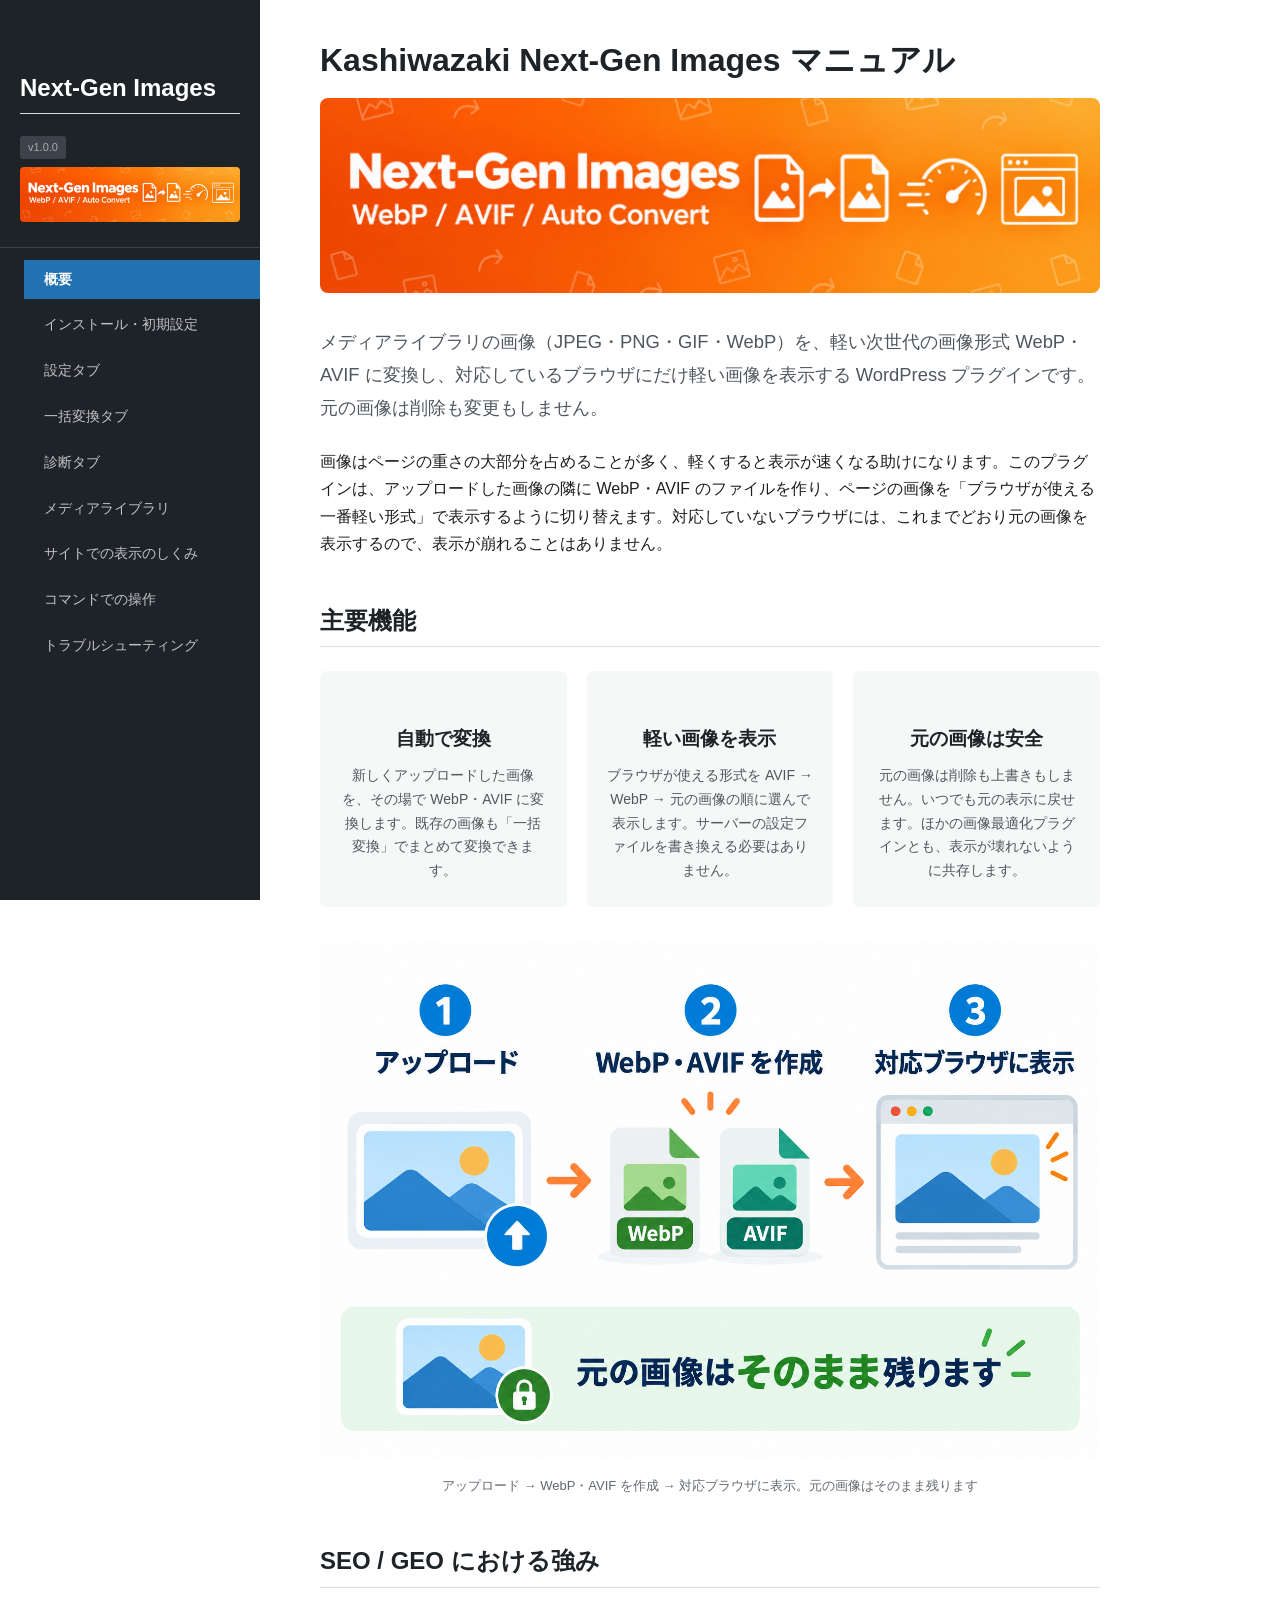
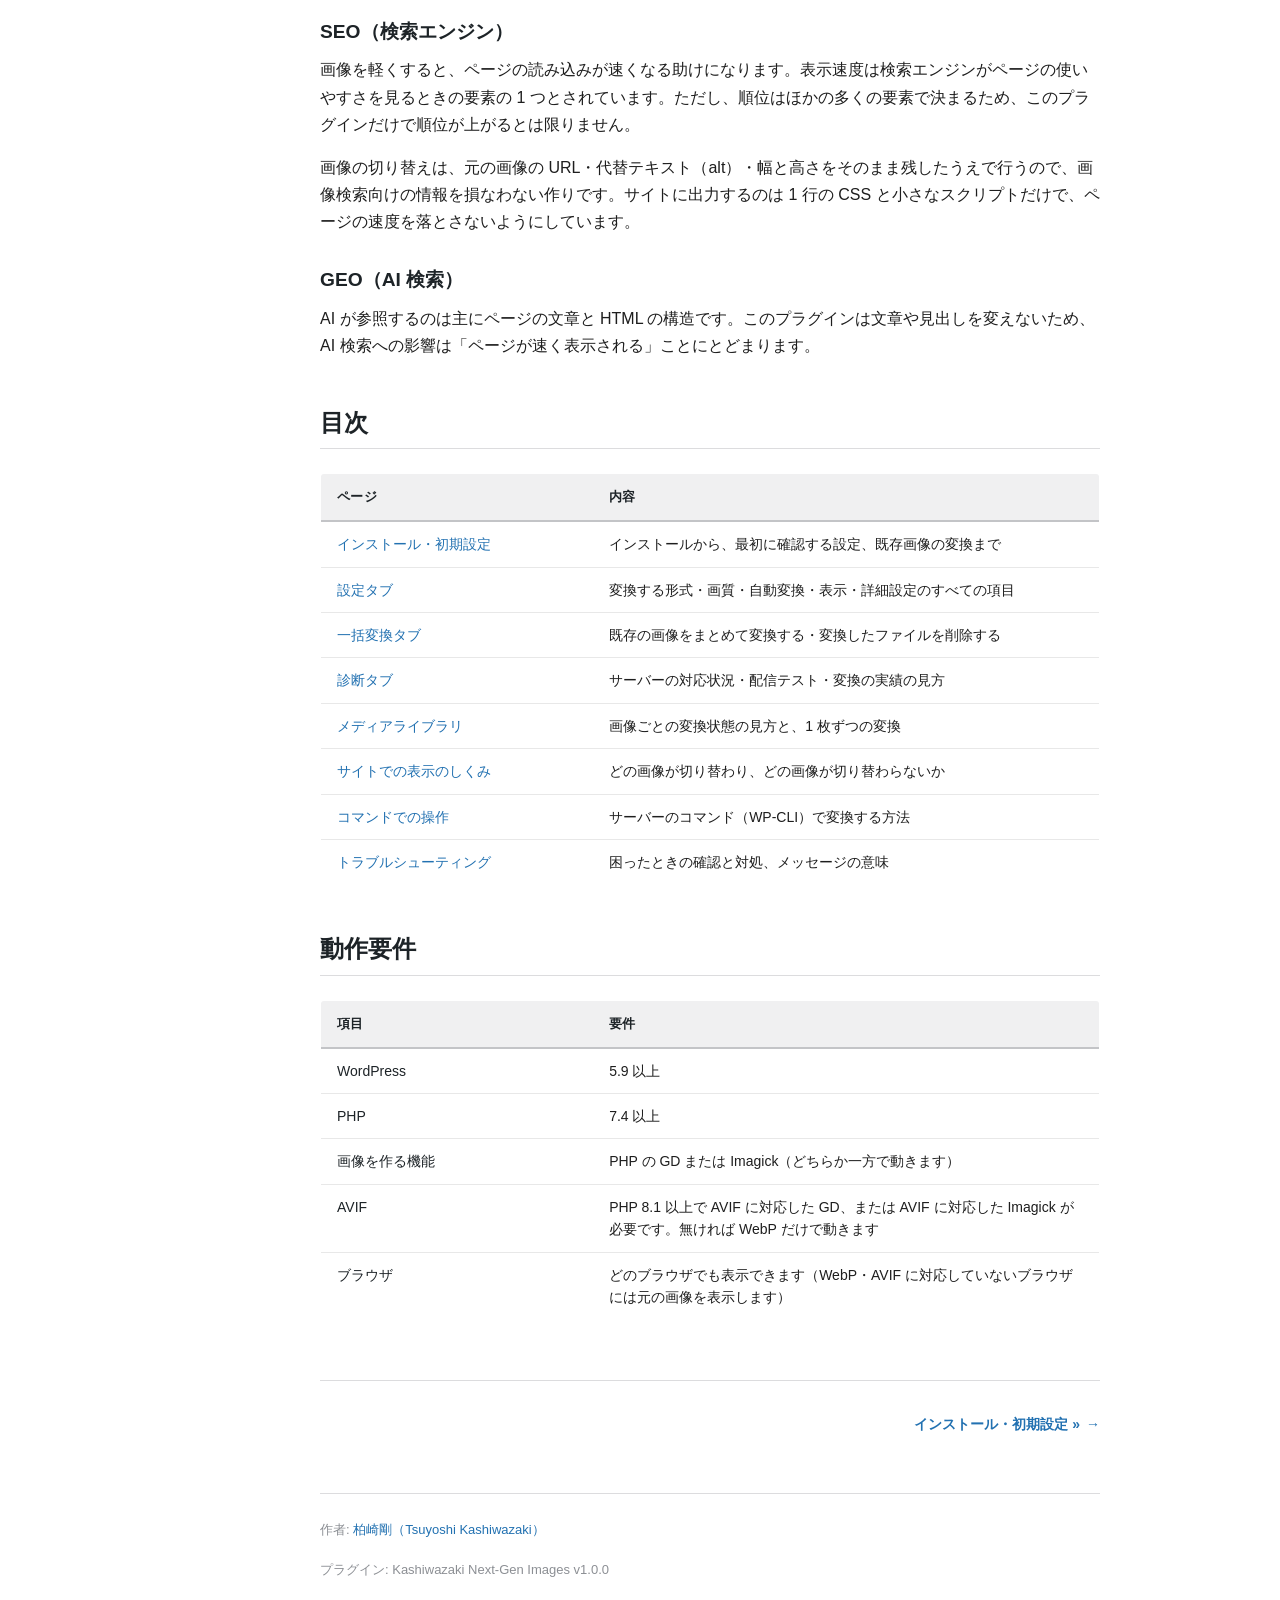
==== docs/index.html @ b2d31559 "Initial release v1.0.0" ====
<!DOCTYPE html>
<html lang="ja">
<head>
    <meta charset="UTF-8">
    <meta name="viewport" content="width=device-width, initial-scale=1.0">
    <title>概要 - Next-Gen Images マニュアル</title>
    <link rel="stylesheet" href="css/style.css">
</head>
<body>
    <button class="hamburger-btn" aria-label="メニューを開く">&#9776;</button>
    <nav class="sidebar">
        <div class="sidebar-header">
            <h2 style="color:#fff;">Next-Gen Images</h2>
            <span class="version">v1.0.0</span>
            <img src="images/main-visual.png" alt="" style="width:100%;border-radius:4px;margin-top:8px;">
        </div>
        <ul>
            <li><a href="index.html">概要</a></li>
            <li><a href="setup.html">インストール・初期設定</a></li>
            <li><a href="settings.html">設定タブ</a></li>
            <li><a href="bulk.html">一括変換タブ</a></li>
            <li><a href="status.html">診断タブ</a></li>
            <li><a href="media.html">メディアライブラリ</a></li>
            <li><a href="delivery.html">サイトでの表示のしくみ</a></li>
            <li><a href="cli.html">コマンドでの操作</a></li>
            <li><a href="troubleshooting.html">トラブルシューティング</a></li>
        </ul>
    </nav>
    <main class="content">
        <h1>Kashiwazaki Next-Gen Images マニュアル</h1>
        <img src="images/main-visual.png" alt="Next-Gen Images メインビジュアル" style="width:100%; border-radius:8px; margin-bottom:24px;">
        <p class="lead">メディアライブラリの画像（JPEG・PNG・GIF・WebP）を、軽い次世代の画像形式 WebP・AVIF に変換し、対応しているブラウザにだけ軽い画像を表示する WordPress プラグインです。元の画像は削除も変更もしません。</p>

<p>画像はページの重さの大部分を占めることが多く、軽くすると表示が速くなる助けになります。このプラグインは、アップロードした画像の隣に WebP・AVIF のファイルを作り、ページの画像を「ブラウザが使える一番軽い形式」で表示するように切り替えます。対応していないブラウザには、これまでどおり元の画像を表示するので、表示が崩れることはありません。</p>
<section><h2>主要機能</h2><div class="feature-cards">
<div class="feature-card"><h3>自動で変換</h3><p>新しくアップロードした画像を、その場で WebP・AVIF に変換します。既存の画像も「一括変換」でまとめて変換できます。</p></div>
<div class="feature-card"><h3>軽い画像を表示</h3><p>ブラウザが使える形式を AVIF → WebP → 元の画像の順に選んで表示します。サーバーの設定ファイルを書き換える必要はありません。</p></div>
<div class="feature-card"><h3>元の画像は安全</h3><p>元の画像は削除も上書きもしません。いつでも元の表示に戻せます。ほかの画像最適化プラグインとも、表示が壊れないように共存します。</p></div>
</div></section>
<figure class="infographic"><img src="images/infographics/overview-flow.png" alt="画像をアップロードしてから軽い画像が表示されるまでの全体像" class="lightbox-trigger"><figcaption>アップロード → WebP・AVIF を作成 → 対応ブラウザに表示。元の画像はそのまま残ります</figcaption></figure>
<section><h2>SEO / GEO における強み</h2>
<h3>SEO（検索エンジン）</h3>
<p>画像を軽くすると、ページの読み込みが速くなる助けになります。表示速度は検索エンジンがページの使いやすさを見るときの要素の 1 つとされています。ただし、順位はほかの多くの要素で決まるため、このプラグインだけで順位が上がるとは限りません。</p>
<p>画像の切り替えは、元の画像の URL・代替テキスト（alt）・幅と高さをそのまま残したうえで行うので、画像検索向けの情報を損なわない作りです。サイトに出力するのは 1 行の CSS と小さなスクリプトだけで、ページの速度を落とさないようにしています。</p>
<h3>GEO（AI 検索）</h3>
<p>AI が参照するのは主にページの文章と HTML の構造です。このプラグインは文章や見出しを変えないため、AI 検索への影響は「ページが速く表示される」ことにとどまります。</p></section>
<section><h2>目次</h2>
<table><thead><tr><th style="width:35%;">ページ</th><th>内容</th></tr></thead><tbody><tr><td><a href="setup.html">インストール・初期設定</a></td><td>インストールから、最初に確認する設定、既存画像の変換まで</td></tr><tr><td><a href="settings.html">設定タブ</a></td><td>変換する形式・画質・自動変換・表示・詳細設定のすべての項目</td></tr><tr><td><a href="bulk.html">一括変換タブ</a></td><td>既存の画像をまとめて変換する・変換したファイルを削除する</td></tr><tr><td><a href="status.html">診断タブ</a></td><td>サーバーの対応状況・配信テスト・変換の実績の見方</td></tr><tr><td><a href="media.html">メディアライブラリ</a></td><td>画像ごとの変換状態の見方と、1 枚ずつの変換</td></tr><tr><td><a href="delivery.html">サイトでの表示のしくみ</a></td><td>どの画像が切り替わり、どの画像が切り替わらないか</td></tr><tr><td><a href="cli.html">コマンドでの操作</a></td><td>サーバーのコマンド（WP-CLI）で変換する方法</td></tr><tr><td><a href="troubleshooting.html">トラブルシューティング</a></td><td>困ったときの確認と対処、メッセージの意味</td></tr></tbody></table></section>
<section><h2>動作要件</h2>
<table><thead><tr><th style="width:35%;">項目</th><th>要件</th></tr></thead><tbody><tr><td>WordPress</td><td>5.9 以上</td></tr><tr><td>PHP</td><td>7.4 以上</td></tr><tr><td>画像を作る機能</td><td>PHP の GD または Imagick（どちらか一方で動きます）</td></tr><tr><td>AVIF</td><td>PHP 8.1 以上で AVIF に対応した GD、または AVIF に対応した Imagick が必要です。無ければ WebP だけで動きます</td></tr><tr><td>ブラウザ</td><td>どのブラウザでも表示できます（WebP・AVIF に対応していないブラウザには元の画像を表示します）</td></tr></tbody></table></section>

        <nav class="page-nav">
            <span></span>
            <a href="setup.html" class="next">インストール・初期設定 &raquo;</a>
        </nav>
        <footer class="manual-footer">
            <p>作者: <a href="https://www.tsuyoshikashiwazaki.jp/profile/" target="_blank" rel="noopener">柏崎剛（Tsuyoshi Kashiwazaki）</a></p>
            <p>プラグイン: Kashiwazaki Next-Gen Images v1.0.0</p>
        </footer>
    </main>
    <div class="lightbox"></div>
    <script src="js/manual.js"></script>
</body>
</html>
---- docs/css/style.css ----
/* ========================================
   WordPress Plugin Manual - Common Stylesheet
   ======================================== */

/* ========================================
   1. Base / Reset
   ======================================== */

*,
*::before,
*::after {
    margin: 0;
    padding: 0;
    box-sizing: border-box;
}

html {
    font-size: 16px;
    scroll-behavior: smooth;
}

body {
    font-family: -apple-system, BlinkMacSystemFont, "Segoe UI", Roboto, Oxygen,
        Ubuntu, Cantarell, "Fira Sans", "Droid Sans", "Helvetica Neue", Arial,
        sans-serif;
    color: #1e1e1e;
    background: #fff;
    line-height: 1.7;
}

img {
    max-width: 100%;
    height: auto;
}

a {
    color: #2271b1;
    text-decoration: none;
}

a:hover {
    color: #135e96;
    text-decoration: underline;
}

/* ========================================
   2. Sidebar
   ======================================== */

.sidebar {
    position: fixed;
    top: 0;
    left: 0;
    width: 260px;
    height: 100vh;
    background: #1d2327;
    color: #fff;
    overflow-y: auto;
    z-index: 100;
    padding-bottom: 40px;
}

.sidebar-header {
    padding: 24px 20px 16px;
    border-bottom: 1px solid #3c434a;
}

.sidebar-header h1 {
    font-size: 15px;
    font-weight: 600;
    line-height: 1.4;
    color: #fff;
}

.sidebar-header .version {
    display: inline-block;
    margin-top: 6px;
    font-size: 11px;
    color: #a7aaad;
    background: #3c434a;
    padding: 2px 8px;
    border-radius: 3px;
}

.sidebar ul {
    list-style: none;
    padding: 12px 0;
}

.sidebar ul li a {
    display: block;
    padding: 8px 20px;
    color: #c3c4c7;
    font-size: 14px;
    transition: background 0.15s, color 0.15s;
}

.sidebar ul li a:hover {
    background: #2c3338;
    color: #fff;
    text-decoration: none;
}

.sidebar ul li.active a {
    background: #2271b1;
    color: #fff;
    font-weight: 600;
}

.sidebar ul li.section-label {
    padding: 18px 20px 4px;
    font-size: 11px;
    font-weight: 700;
    text-transform: uppercase;
    letter-spacing: 0.06em;
    color: #8c8f94;
}

/* ========================================
   3. Main Content
   ======================================== */

.content {
    margin-left: 260px;
    max-width: 900px;
    padding: 40px 60px;
}

/* ========================================
   4. Typography
   ======================================== */

h1, h2, h3, h4, h5, h6 {
    color: #1d2327;
    font-weight: 600;
    line-height: 1.3;
}

h1 {
    font-size: 2rem;
    margin-bottom: 16px;
}

h2 {
    font-size: 1.5rem;
    margin-top: 48px;
    margin-bottom: 16px;
    padding-bottom: 10px;
    border-bottom: 1px solid #dcdcde;
}

h3 {
    font-size: 1.2rem;
    margin-top: 32px;
    margin-bottom: 12px;
}

h4 {
    font-size: 1.05rem;
    margin-top: 24px;
    margin-bottom: 8px;
}

p {
    margin-bottom: 16px;
}

.lead {
    font-size: 1.15rem;
    color: #50575e;
    line-height: 1.8;
    margin-bottom: 24px;
}

/* ========================================
   5. Steps
   ======================================== */

.step {
    display: flex;
    gap: 16px;
    margin-bottom: 24px;
    align-items: flex-start;
}

.step-number {
    flex-shrink: 0;
    width: 36px;
    height: 36px;
    background: #2271b1;
    color: #fff;
    border-radius: 50%;
    display: flex;
    align-items: center;
    justify-content: center;
    font-size: 16px;
    font-weight: 700;
    line-height: 1;
}

.step-content {
    flex: 1;
    padding-top: 4px;
}

.step-content p:last-child {
    margin-bottom: 0;
}

/* ========================================
   6. Callout Boxes
   ======================================== */

.callout {
    padding: 16px 20px;
    margin: 24px 0;
    border-left: 4px solid;
    border-radius: 0 4px 4px 0;
}

.callout-title {
    font-weight: 700;
    margin-bottom: 6px;
}

.callout p:last-child {
    margin-bottom: 0;
}

.callout-tip {
    border-left-color: #46b450;
    background: #f0f9f1;
}

.callout-tip .callout-title {
    color: #2e7d32;
}

.callout-warning {
    border-left-color: #ffb900;
    background: #fef8e7;
}

.callout-warning .callout-title {
    color: #8b6914;
}

.callout-note {
    border-left-color: #2271b1;
    background: #edf5fa;
}

.callout-note .callout-title {
    color: #2271b1;
}

/* ========================================
   7. Screenshots
   ======================================== */

.screenshot {
    margin: 24px 0;
    text-align: center;
}

.screenshot img {
    max-width: 100%;
    border: 1px solid #dcdcde;
    border-radius: 6px;
    cursor: zoom-in;
}

.screenshot figcaption,
.screenshot .caption {
    font-size: 13px;
    color: #646970;
    margin-top: 8px;
    font-style: italic;
}

/* ========================================
   8. Infographic Images
   ======================================== */

.infographic {
    margin: 32px 0;
    text-align: center;
}

.infographic img {
    max-width: 100%;
    display: inline-block;
}

.infographic figcaption,
.infographic .caption {
    font-size: 13px;
    color: #646970;
    margin-top: 8px;
}

/* ========================================
   9. Feature Cards
   ======================================== */

.feature-cards {
    display: grid;
    grid-template-columns: repeat(3, 1fr);
    gap: 20px;
    margin: 24px 0;
}

.feature-card {
    background: #f6f7f7;
    border-radius: 6px;
    padding: 24px 20px;
    text-align: center;
}

.feature-card h4 {
    margin-top: 0;
    margin-bottom: 8px;
}

.feature-card p {
    font-size: 14px;
    color: #50575e;
    margin-bottom: 0;
}

.feature-card .icon {
    font-size: 28px;
    margin-bottom: 12px;
    display: block;
}

/* ========================================
   10. Tables (widefat style)
   ======================================== */

table,
table.widefat {
    width: 100%;
    border-collapse: collapse;
    margin: 24px 0;
    font-size: 14px;
    border: 1px solid #dcdcde;
    border-radius: 4px;
    overflow: hidden;
}

table thead th,
table.widefat thead th {
    background: #f0f0f1;
    text-align: left;
    padding: 12px 16px;
    font-weight: 600;
    font-size: 13px;
    color: #1d2327;
    border-bottom: 2px solid #c3c4c7;
    letter-spacing: 0.02em;
}

table tbody td,
table.widefat tbody td {
    padding: 11px 16px;
    border-bottom: 1px solid #e8e8e8;
    vertical-align: top;
    line-height: 1.6;
}

table tbody tr:hover,
table.widefat tbody tr:hover {
    background: #f6f7f7;
}

table tbody tr:last-child td,
table.widefat tbody tr:last-child td {
    border-bottom: none;
}

table tbody td:first-child {
    font-weight: 500;
    color: #1d2327;
}

/* ========================================
   11. HTTP Status Color Coding
   ======================================== */

.http-2xx {
    color: #00a32a;
    font-weight: 600;
}

.http-3xx {
    color: #2271b1;
    font-weight: 600;
}

.http-4xx {
    color: #dba617;
    font-weight: 600;
}

.http-5xx {
    color: #d63638;
    font-weight: 600;
}

/* ========================================
   12. Status Badges
   ======================================== */

.status-badge {
    display: inline-block;
    padding: 2px 10px;
    border-radius: 12px;
    font-size: 12px;
    font-weight: 600;
    line-height: 1.6;
    white-space: nowrap;
}

.status-ok {
    background: #edfaef;
    color: #00a32a;
}

.status-warning {
    background: #fef8e7;
    color: #996800;
}

.status-error {
    background: #fcf0f1;
    color: #d63638;
}

/* ========================================
   13. Lightbox Overlay
   ======================================== */

.lightbox {
    display: none;
    position: fixed;
    inset: 0;
    z-index: 9999;
    background: rgba(0, 0, 0, 0.85);
    align-items: center;
    justify-content: center;
    cursor: zoom-out;
}

.lightbox.active {
    display: flex;
}

.lightbox img {
    max-width: 90vw;
    max-height: 90vh;
    border-radius: 4px;
    box-shadow: 0 4px 30px rgba(0, 0, 0, 0.4);
}

.lightbox-close {
    position: absolute;
    top: 20px;
    right: 28px;
    background: none;
    border: none;
    color: #fff;
    font-size: 36px;
    cursor: pointer;
    line-height: 1;
    opacity: 0.8;
    transition: opacity 0.15s;
}

.lightbox-close:hover {
    opacity: 1;
}

/* ========================================
   14. Page Navigation
   ======================================== */

.page-nav {
    display: flex;
    justify-content: space-between;
    margin-top: 60px;
    padding-top: 24px;
    border-top: 1px solid #dcdcde;
}

.page-nav a {
    display: inline-flex;
    align-items: center;
    gap: 6px;
    font-size: 14px;
    font-weight: 600;
    color: #2271b1;
    padding: 8px 0;
}

.page-nav a:hover {
    color: #135e96;
    text-decoration: none;
}

.page-nav .prev::before {
    content: "\2190";
}

.page-nav .next::after {
    content: "\2192";
}

/* ========================================
   15. Manual Footer
   ======================================== */

.manual-footer {
    margin-top: 48px;
    padding: 24px 0 0;
    border-top: 1px solid #dcdcde;
    font-size: 13px;
    color: #8c8f94;
    line-height: 1.8;
}

.manual-footer a {
    color: #2271b1;
}

.manual-footer a:hover {
    color: #135e96;
}

/* ========================================
   16. Code Blocks
   ======================================== */

code {
    background: #f0f0f1;
    padding: 2px 6px;
    border-radius: 3px;
    font-size: 13px;
    font-family: Menlo, Consolas, "DejaVu Sans Mono", monospace;
    color: #1d2327;
}

pre {
    background: #2c3338;
    color: #e4e6e8;
    padding: 20px 24px;
    border-radius: 6px;
    overflow-x: auto;
    margin: 24px 0;
    font-size: 13px;
    line-height: 1.6;
}

pre code {
    background: none;
    padding: 0;
    border-radius: 0;
    color: inherit;
    font-size: inherit;
}

/* ========================================
   17. Lists
   ======================================== */

ul, ol {
    margin: 0 0 16px 24px;
}

li {
    margin-bottom: 6px;
}

/* ========================================
   18. Hamburger Menu Button
   ======================================== */

.hamburger-btn {
    display: none;
    position: fixed;
    top: 12px;
    left: 12px;
    z-index: 200;
    background: #1d2327;
    border: none;
    color: #fff;
    width: 40px;
    height: 40px;
    border-radius: 4px;
    cursor: pointer;
    font-size: 22px;
    align-items: center;
    justify-content: center;
    line-height: 1;
}

/* ========================================
   19. Responsive (max-width: 768px)
   ======================================== */

@media (max-width: 768px) {
    .sidebar {
        transform: translateX(-100%);
        transition: transform 0.25s ease;
    }

    .sidebar.open {
        transform: translateX(0);
    }

    .content {
        margin-left: 0;
        padding: 60px 20px 40px;
    }

    .hamburger-btn {
        display: flex;
    }

    .feature-cards {
        grid-template-columns: 1fr;
    }

    .page-nav {
        flex-direction: column;
        gap: 12px;
    }

    table.widefat {
        font-size: 13px;
    }

    table.widefat thead th,
    table.widefat tbody td {
        padding: 8px 10px;
    }

    h1 {
        font-size: 1.6rem;
    }

    h2 {
        font-size: 1.3rem;
    }
}
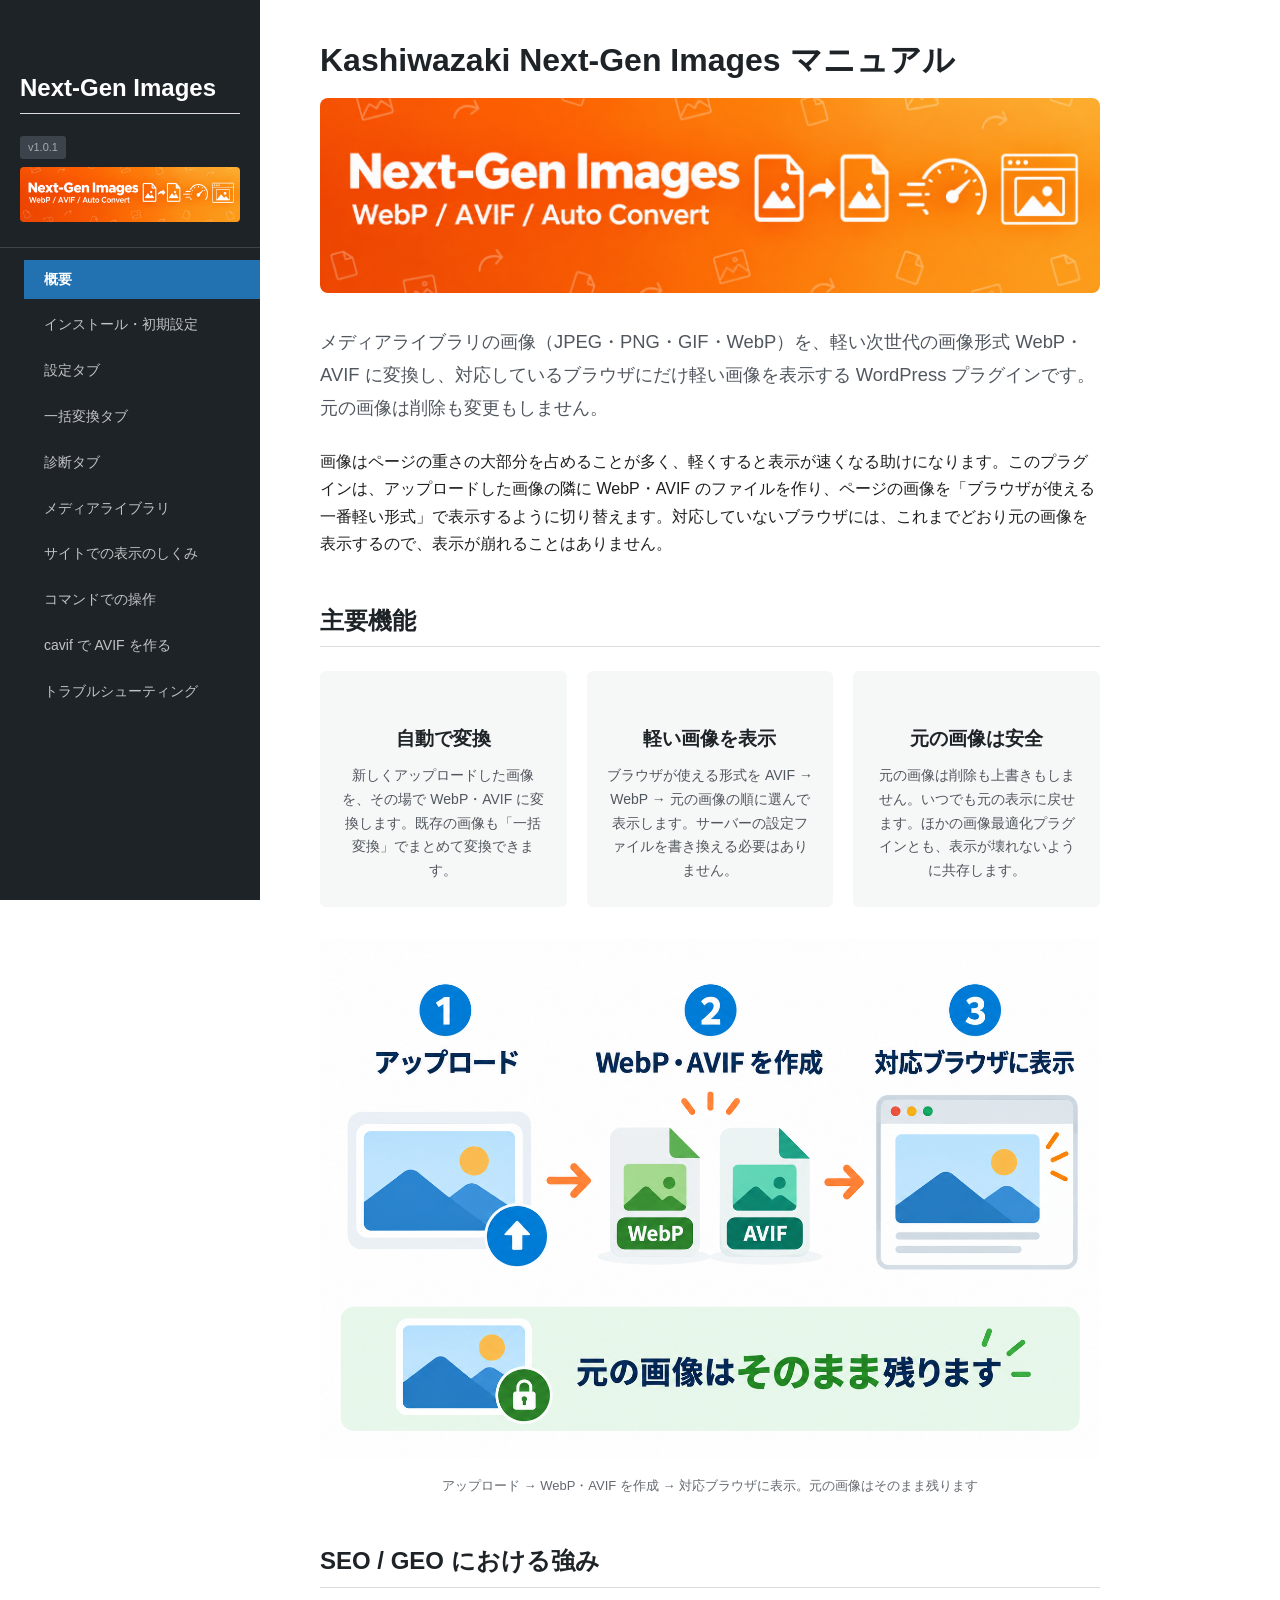
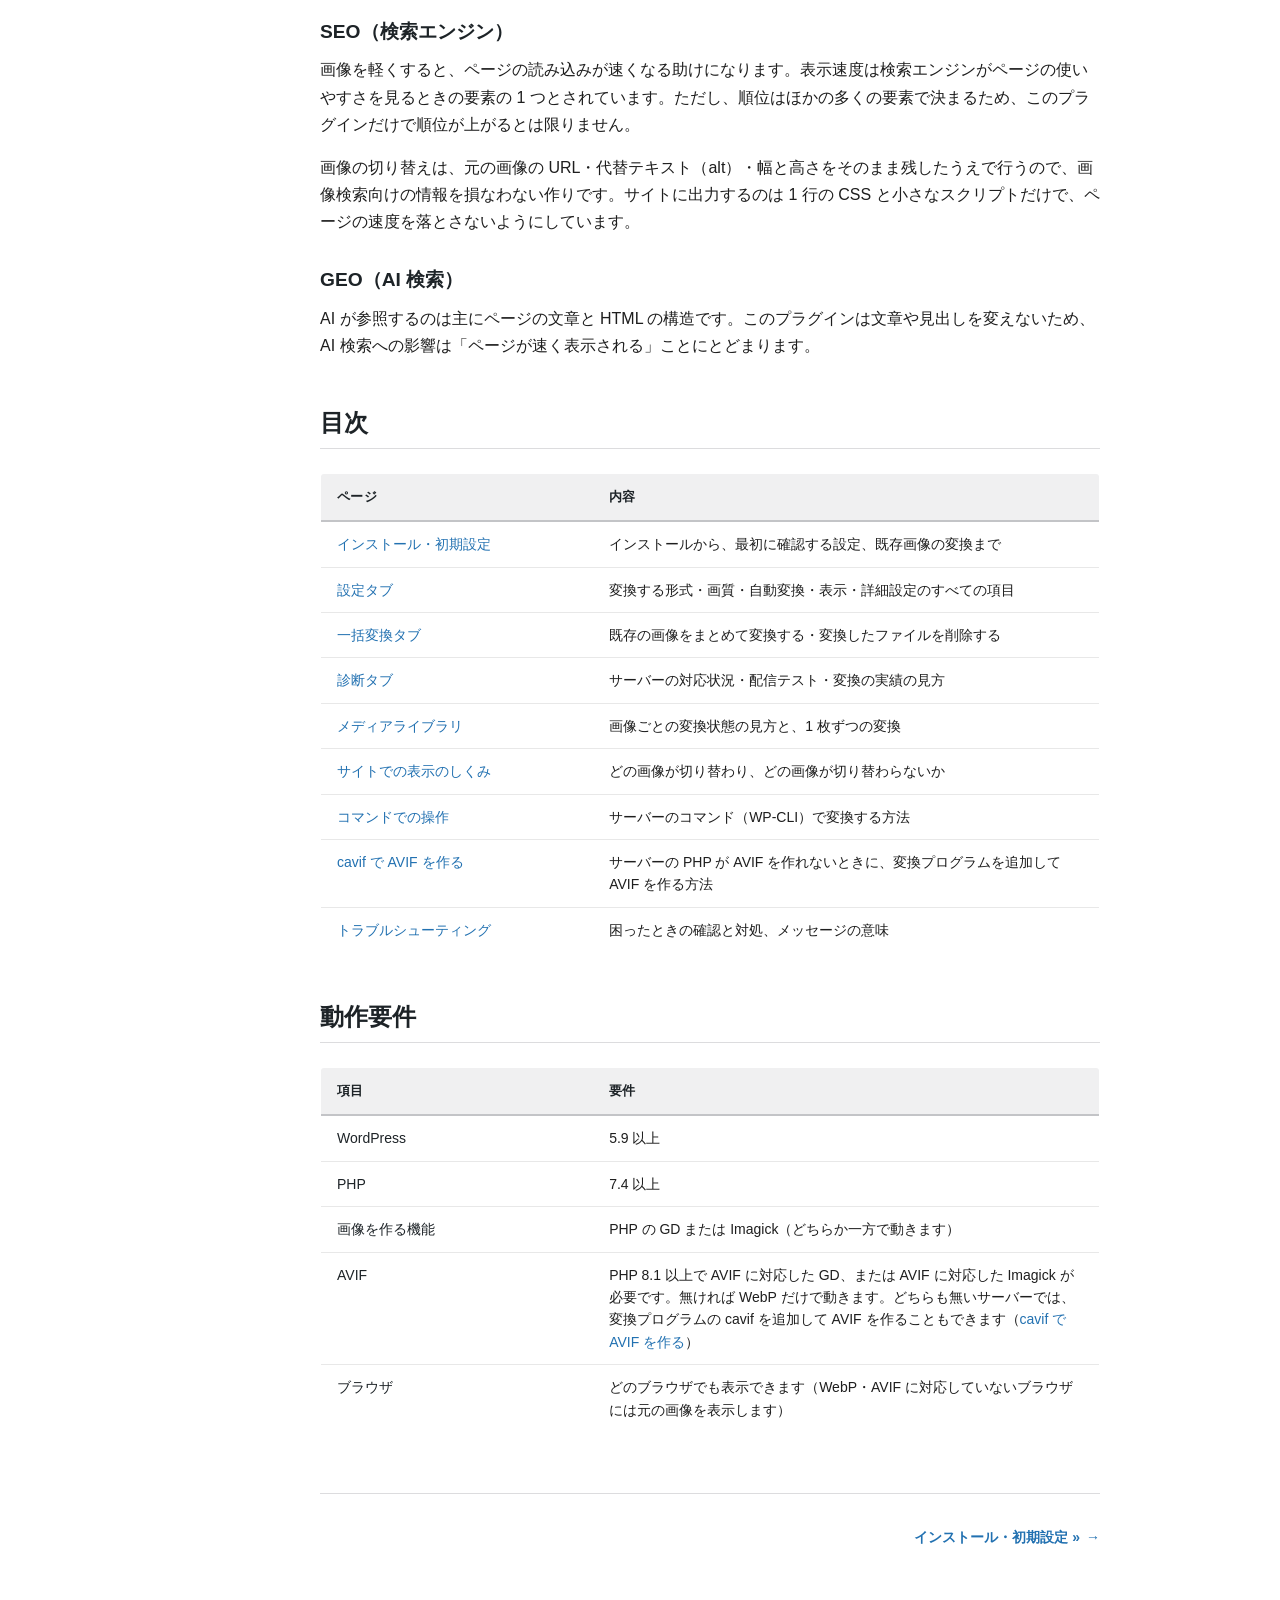
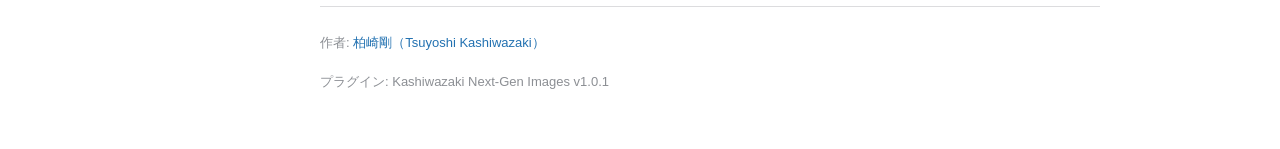
==== commit fcc09f8c: "Update to v1.0.1 - 外部の変換プログラム cavif で AVIF を作れるようにした（設定画面の「cavif の場所」に場所を入力したときだけ動作。入力しなければ、これまでと同じ動" ====
--- a/docs/index.html
+++ b/docs/index.html
@@ -11,7 +11,7 @@
     <nav class="sidebar">
         <div class="sidebar-header">
             <h2 style="color:#fff;">Next-Gen Images</h2>
-            <span class="version">v1.0.0</span>
+            <span class="version">v1.0.1</span>
             <img src="images/main-visual.png" alt="" style="width:100%;border-radius:4px;margin-top:8px;">
         </div>
         <ul>
@@ -23,6 +23,7 @@
             <li><a href="media.html">メディアライブラリ</a></li>
             <li><a href="delivery.html">サイトでの表示のしくみ</a></li>
             <li><a href="cli.html">コマンドでの操作</a></li>
+            <li><a href="cavif.html">cavif で AVIF を作る</a></li>
             <li><a href="troubleshooting.html">トラブルシューティング</a></li>
         </ul>
     </nav>
@@ -45,9 +46,9 @@
 <h3>GEO（AI 検索）</h3>
 <p>AI が参照するのは主にページの文章と HTML の構造です。このプラグインは文章や見出しを変えないため、AI 検索への影響は「ページが速く表示される」ことにとどまります。</p></section>
 <section><h2>目次</h2>
-<table><thead><tr><th style="width:35%;">ページ</th><th>内容</th></tr></thead><tbody><tr><td><a href="setup.html">インストール・初期設定</a></td><td>インストールから、最初に確認する設定、既存画像の変換まで</td></tr><tr><td><a href="settings.html">設定タブ</a></td><td>変換する形式・画質・自動変換・表示・詳細設定のすべての項目</td></tr><tr><td><a href="bulk.html">一括変換タブ</a></td><td>既存の画像をまとめて変換する・変換したファイルを削除する</td></tr><tr><td><a href="status.html">診断タブ</a></td><td>サーバーの対応状況・配信テスト・変換の実績の見方</td></tr><tr><td><a href="media.html">メディアライブラリ</a></td><td>画像ごとの変換状態の見方と、1 枚ずつの変換</td></tr><tr><td><a href="delivery.html">サイトでの表示のしくみ</a></td><td>どの画像が切り替わり、どの画像が切り替わらないか</td></tr><tr><td><a href="cli.html">コマンドでの操作</a></td><td>サーバーのコマンド（WP-CLI）で変換する方法</td></tr><tr><td><a href="troubleshooting.html">トラブルシューティング</a></td><td>困ったときの確認と対処、メッセージの意味</td></tr></tbody></table></section>
+<table><thead><tr><th style="width:35%;">ページ</th><th>内容</th></tr></thead><tbody><tr><td><a href="setup.html">インストール・初期設定</a></td><td>インストールから、最初に確認する設定、既存画像の変換まで</td></tr><tr><td><a href="settings.html">設定タブ</a></td><td>変換する形式・画質・自動変換・表示・詳細設定のすべての項目</td></tr><tr><td><a href="bulk.html">一括変換タブ</a></td><td>既存の画像をまとめて変換する・変換したファイルを削除する</td></tr><tr><td><a href="status.html">診断タブ</a></td><td>サーバーの対応状況・配信テスト・変換の実績の見方</td></tr><tr><td><a href="media.html">メディアライブラリ</a></td><td>画像ごとの変換状態の見方と、1 枚ずつの変換</td></tr><tr><td><a href="delivery.html">サイトでの表示のしくみ</a></td><td>どの画像が切り替わり、どの画像が切り替わらないか</td></tr><tr><td><a href="cli.html">コマンドでの操作</a></td><td>サーバーのコマンド（WP-CLI）で変換する方法</td></tr><tr><td><a href="cavif.html">cavif で AVIF を作る</a></td><td>サーバーの PHP が AVIF を作れないときに、変換プログラムを追加して AVIF を作る方法</td></tr><tr><td><a href="troubleshooting.html">トラブルシューティング</a></td><td>困ったときの確認と対処、メッセージの意味</td></tr></tbody></table></section>
 <section><h2>動作要件</h2>
-<table><thead><tr><th style="width:35%;">項目</th><th>要件</th></tr></thead><tbody><tr><td>WordPress</td><td>5.9 以上</td></tr><tr><td>PHP</td><td>7.4 以上</td></tr><tr><td>画像を作る機能</td><td>PHP の GD または Imagick（どちらか一方で動きます）</td></tr><tr><td>AVIF</td><td>PHP 8.1 以上で AVIF に対応した GD、または AVIF に対応した Imagick が必要です。無ければ WebP だけで動きます</td></tr><tr><td>ブラウザ</td><td>どのブラウザでも表示できます（WebP・AVIF に対応していないブラウザには元の画像を表示します）</td></tr></tbody></table></section>
+<table><thead><tr><th style="width:35%;">項目</th><th>要件</th></tr></thead><tbody><tr><td>WordPress</td><td>5.9 以上</td></tr><tr><td>PHP</td><td>7.4 以上</td></tr><tr><td>画像を作る機能</td><td>PHP の GD または Imagick（どちらか一方で動きます）</td></tr><tr><td>AVIF</td><td>PHP 8.1 以上で AVIF に対応した GD、または AVIF に対応した Imagick が必要です。無ければ WebP だけで動きます。どちらも無いサーバーでは、変換プログラムの cavif を追加して AVIF を作ることもできます（<a href="cavif.html">cavif で AVIF を作る</a>）</td></tr><tr><td>ブラウザ</td><td>どのブラウザでも表示できます（WebP・AVIF に対応していないブラウザには元の画像を表示します）</td></tr></tbody></table></section>
 
         <nav class="page-nav">
             <span></span>
@@ -55,7 +56,7 @@
         </nav>
         <footer class="manual-footer">
             <p>作者: <a href="https://www.tsuyoshikashiwazaki.jp/profile/" target="_blank" rel="noopener">柏崎剛（Tsuyoshi Kashiwazaki）</a></p>
-            <p>プラグイン: Kashiwazaki Next-Gen Images v1.0.0</p>
+            <p>プラグイン: Kashiwazaki Next-Gen Images v1.0.1</p>
         </footer>
     </main>
     <div class="lightbox"></div>
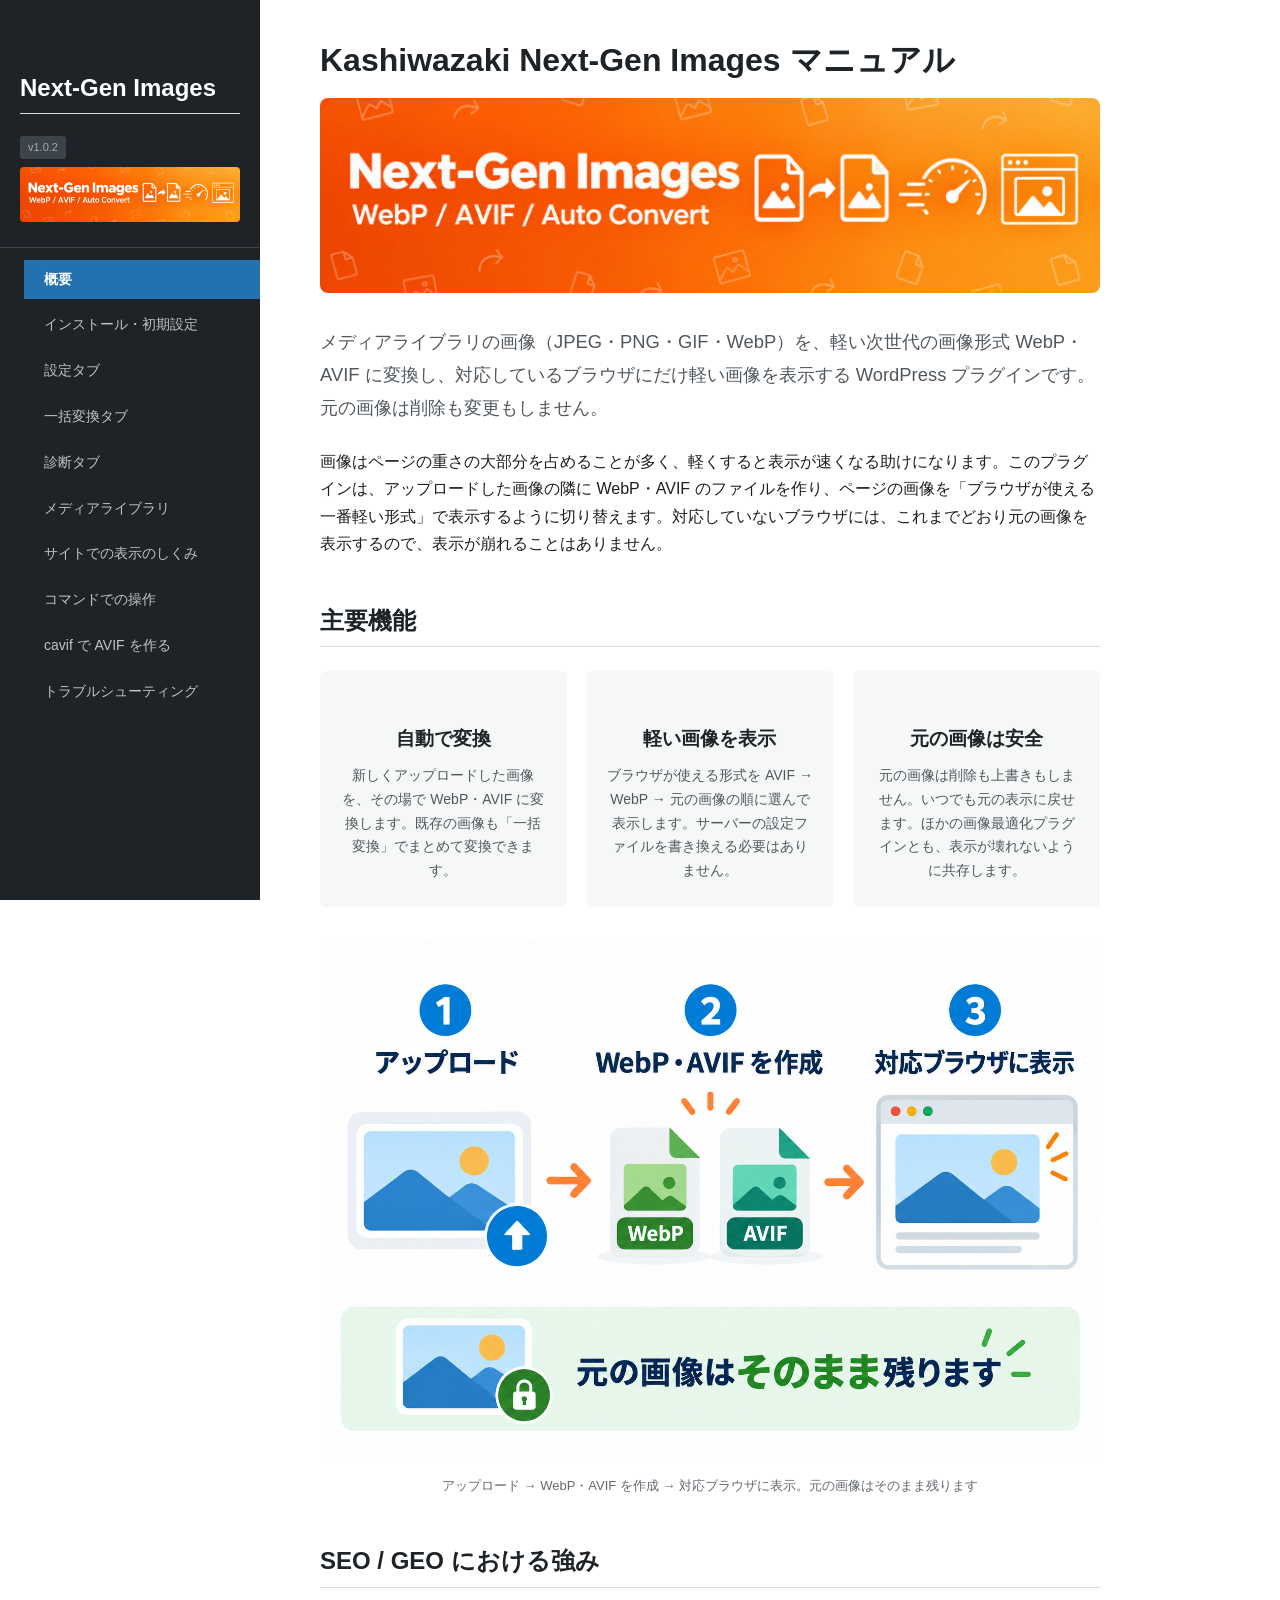
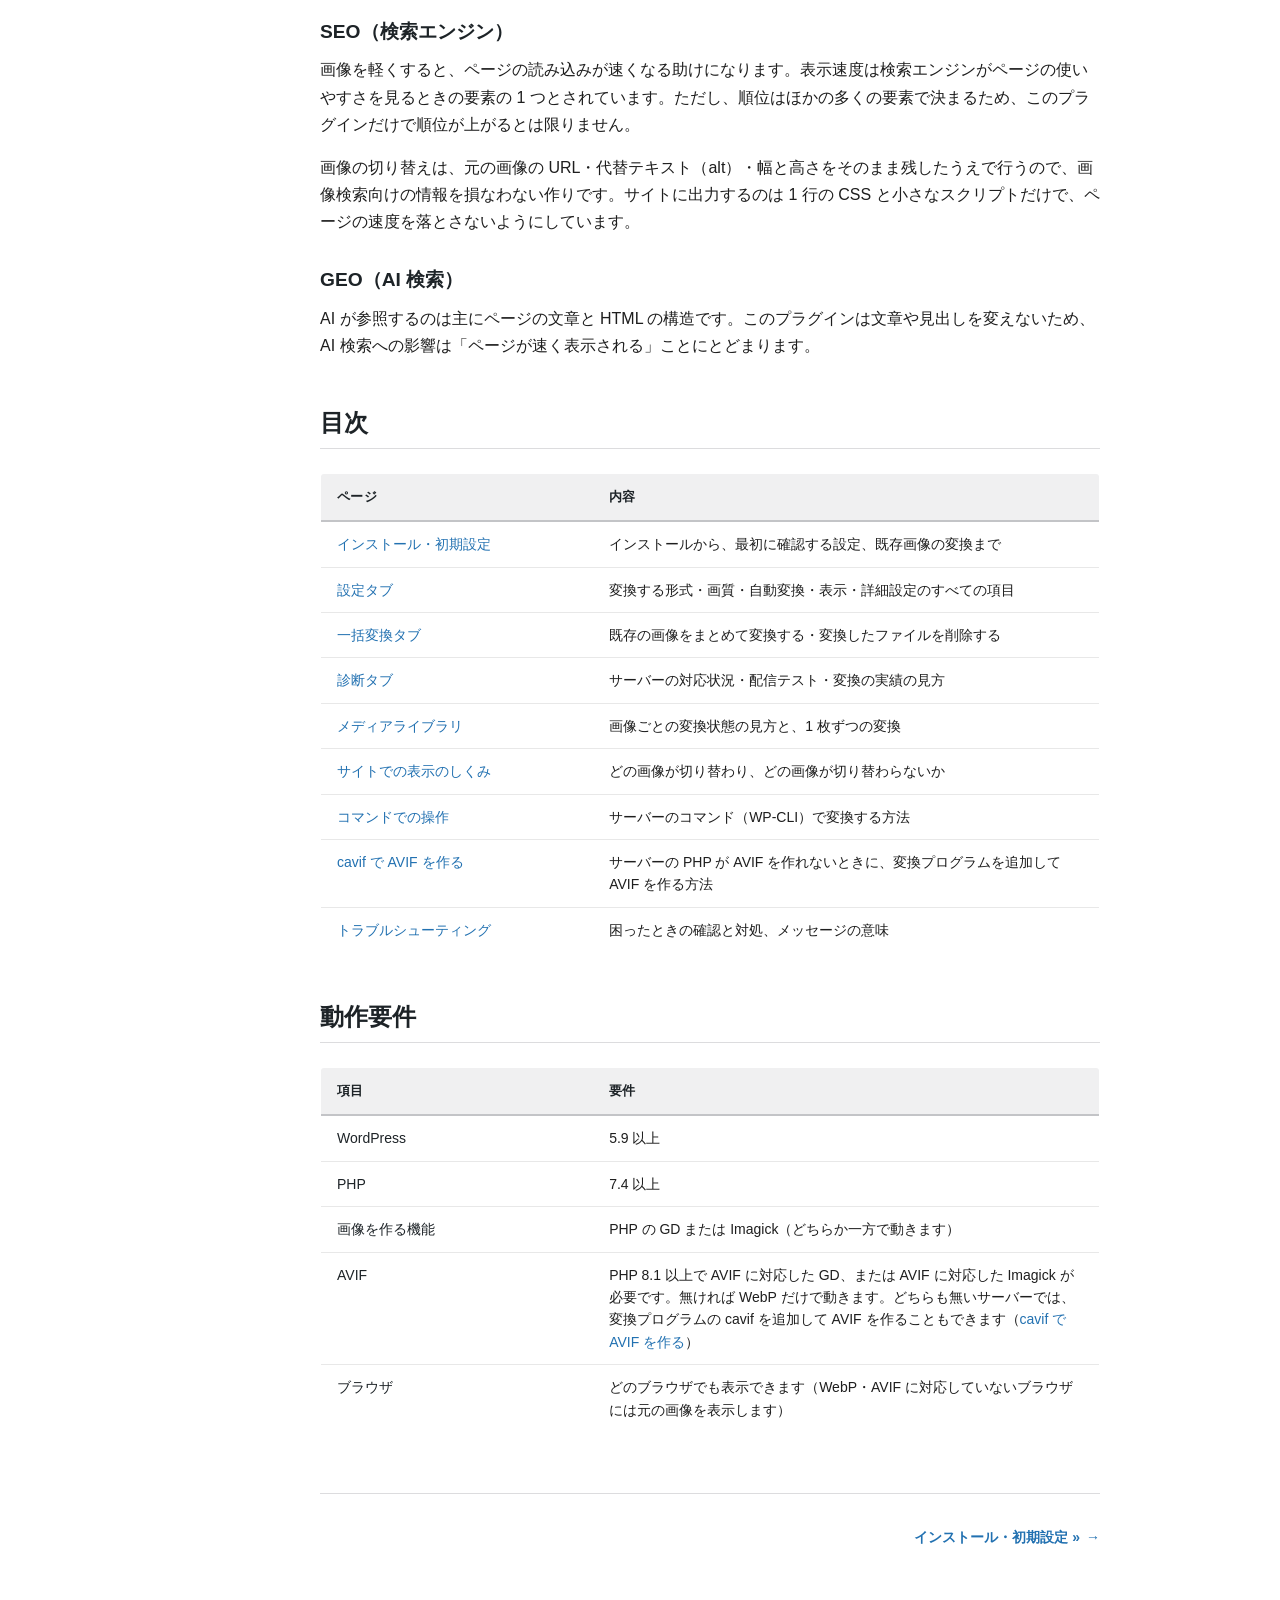
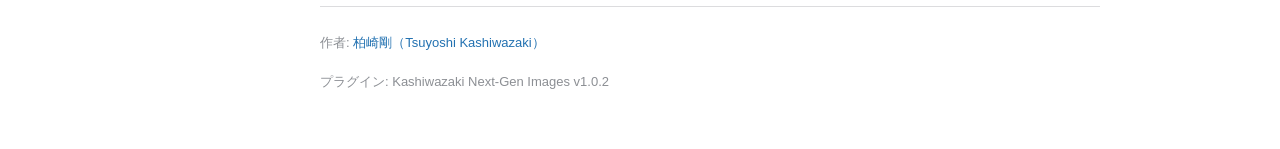
==== commit b314564c: "Update to v1.0.2 - cavif で AVIF を作るとき、1 回の処理（一括変換の 1 区切り・アップロード直後の変換・今すぐ変換など）の締め切りを見ずに、1 枚の上限（既定 60 " ====
--- a/docs/index.html
+++ b/docs/index.html
@@ -11,7 +11,7 @@
     <nav class="sidebar">
         <div class="sidebar-header">
             <h2 style="color:#fff;">Next-Gen Images</h2>
-            <span class="version">v1.0.1</span>
+            <span class="version">v1.0.2</span>
             <img src="images/main-visual.png" alt="" style="width:100%;border-radius:4px;margin-top:8px;">
         </div>
         <ul>
@@ -56,7 +56,7 @@
         </nav>
         <footer class="manual-footer">
             <p>作者: <a href="https://www.tsuyoshikashiwazaki.jp/profile/" target="_blank" rel="noopener">柏崎剛（Tsuyoshi Kashiwazaki）</a></p>
-            <p>プラグイン: Kashiwazaki Next-Gen Images v1.0.1</p>
+            <p>プラグイン: Kashiwazaki Next-Gen Images v1.0.2</p>
         </footer>
     </main>
     <div class="lightbox"></div>
